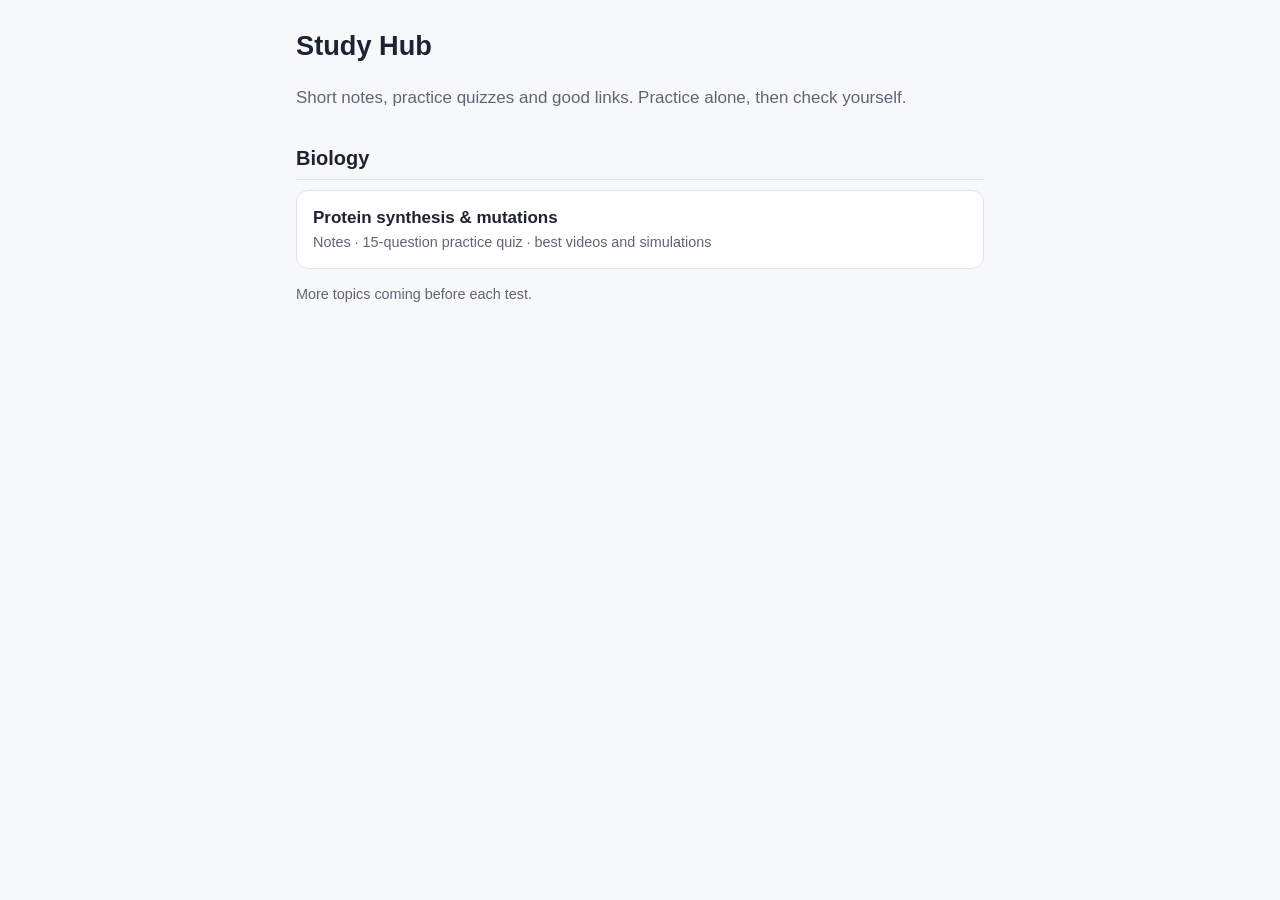
==== index.html @ 21ad4ba0 "Study Hub: biology protein synthesis & mutations practice Co-Authored-By: Claude Opus 5.5 <noreply@a" ====
<!doctype html>
<html lang="en">
<head>
<meta charset="utf-8">
<meta name="viewport" content="width=device-width, initial-scale=1">
<title>Study Hub</title>
<link rel="stylesheet" href="style.css">
</head>
<body>
<main>
  <h1>Study Hub</h1>
  <p class="lead">Short notes, practice quizzes and good links. Practice alone, then check yourself.</p>

  <h2>Biology</h2>
  <a class="card" href="bio-mutations.html">
    <strong>Protein synthesis &amp; mutations</strong>
    <span>Notes · 15-question practice quiz · best videos and simulations</span>
  </a>

  <p class="muted">More topics coming before each test.</p>
</main>
</body>
</html>
---- style.css ----
:root{--bg:#f7f8fa;--fg:#1d2330;--muted:#5d6675;--card:#fff;--line:#dfe3ea;--accent:#2f6fde;--ok:#1f8a4c;--okbg:#e6f5ec;--bad:#c23b3b;--badbg:#fbeaea}
@media (prefers-color-scheme:dark){:root{--bg:#14171d;--fg:#e8ebf0;--muted:#9aa3b2;--card:#1d222b;--line:#2f3642;--accent:#6aa0ff;--ok:#5fd08e;--okbg:#18382a;--bad:#ff8a8a;--badbg:#3d1d1f}}
*{box-sizing:border-box}
body{margin:0;background:var(--bg);color:var(--fg);font:17px/1.55 -apple-system,BlinkMacSystemFont,"Segoe UI",Roboto,sans-serif}
main{max-width:720px;margin:0 auto;padding:20px 16px 60px}
h1{font-size:1.7rem;margin:.2em 0}
h2{font-size:1.25rem;margin:1.6em 0 .5em;border-bottom:1px solid var(--line);padding-bottom:.25em}
h3{font-size:1.05rem;margin:1.2em 0 .3em}
a{color:var(--accent)}
.lead{color:var(--muted)}
.muted{color:var(--muted);font-size:.9rem}
.card{display:block;background:var(--card);border:1px solid var(--line);border-radius:12px;padding:14px 16px;margin:10px 0;text-decoration:none;color:var(--fg)}
.card span{display:block;color:var(--muted);font-size:.9rem}
.box{background:var(--card);border:1px solid var(--line);border-radius:12px;padding:12px 16px;margin:10px 0}
table{border-collapse:collapse;width:100%;font-size:.92rem}
th,td{border:1px solid var(--line);padding:6px 8px;text-align:left;vertical-align:top}
th{background:var(--bg)}
code,.mono{font-family:ui-monospace,Menlo,monospace;font-size:.95em}
.q{background:var(--card);border:1px solid var(--line);border-radius:12px;padding:12px 16px;margin:14px 0}
.q p{margin:.2em 0 .6em}
.q button{display:block;width:100%;text-align:left;margin:6px 0;padding:10px 12px;border:1px solid var(--line);border-radius:8px;background:var(--bg);color:var(--fg);font:inherit;cursor:pointer}
.q button.right{border-color:var(--ok);background:var(--okbg)}
.q button.wrong{border-color:var(--bad);background:var(--badbg)}
.why{display:none;margin-top:8px;font-size:.93rem;color:var(--muted)}
.q.done .why{display:block}
#score{position:sticky;bottom:0;background:var(--card);border:1px solid var(--line);border-radius:12px;padding:10px 14px;margin-top:20px;font-weight:600}
details{background:var(--card);border:1px solid var(--line);border-radius:12px;padding:10px 14px;margin:10px 0}
summary{cursor:pointer;font-weight:600}
ul{padding-left:1.2em}
li{margin:.25em 0}
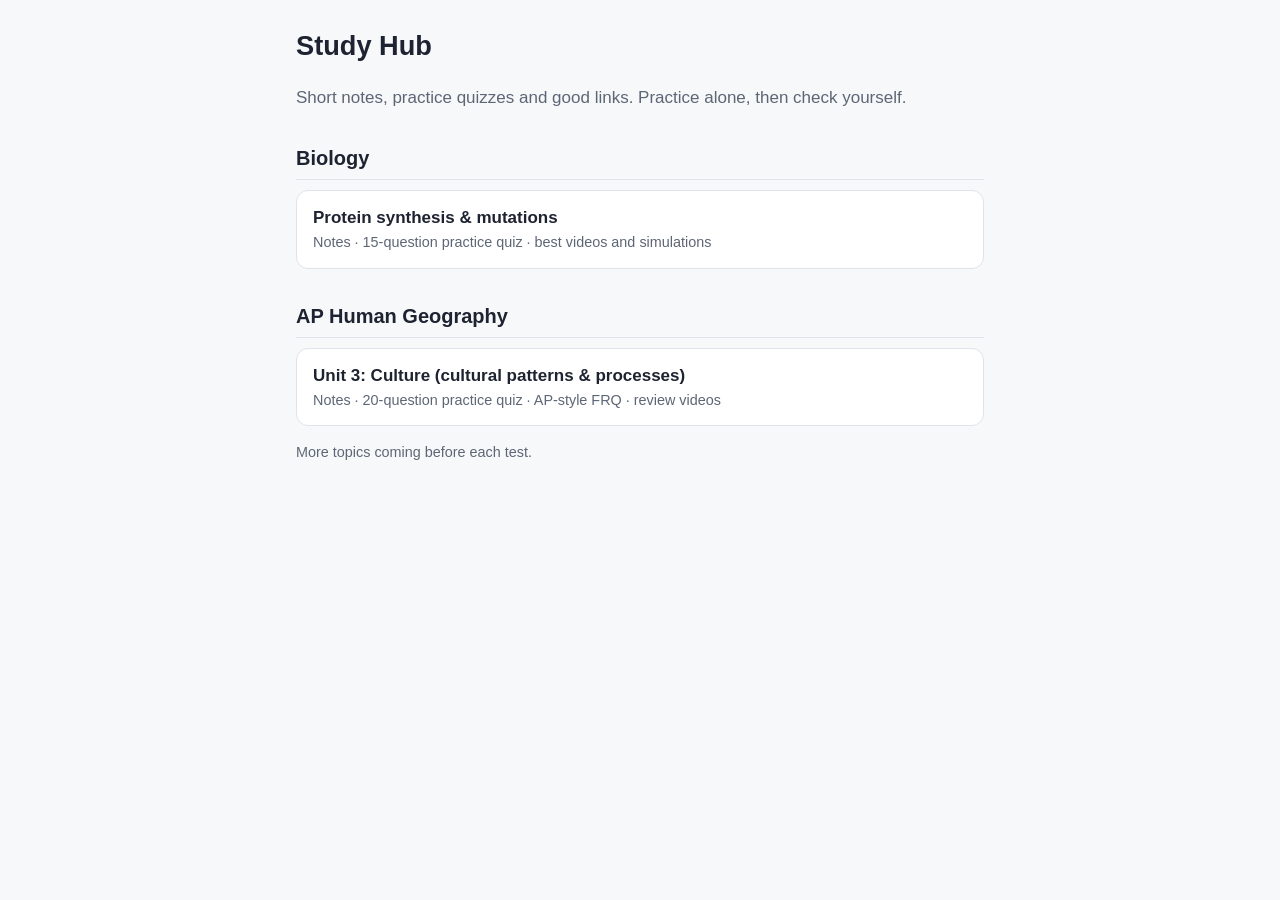
==== commit 4e51a51d: "Add APHG Unit 3 culture page Co-Authored-By: Claude Opus 5.5 <noreply@anthropic.com>" ====
--- a/index.html
+++ b/index.html
@@ -17,6 +17,12 @@
     <span>Notes · 15-question practice quiz · best videos and simulations</span>
   </a>
 
+  <h2>AP Human Geography</h2>
+  <a class="card" href="aphg-unit3.html">
+    <strong>Unit 3: Culture (cultural patterns &amp; processes)</strong>
+    <span>Notes · 20-question practice quiz · AP-style FRQ · review videos</span>
+  </a>
+
   <p class="muted">More topics coming before each test.</p>
 </main>
 </body>
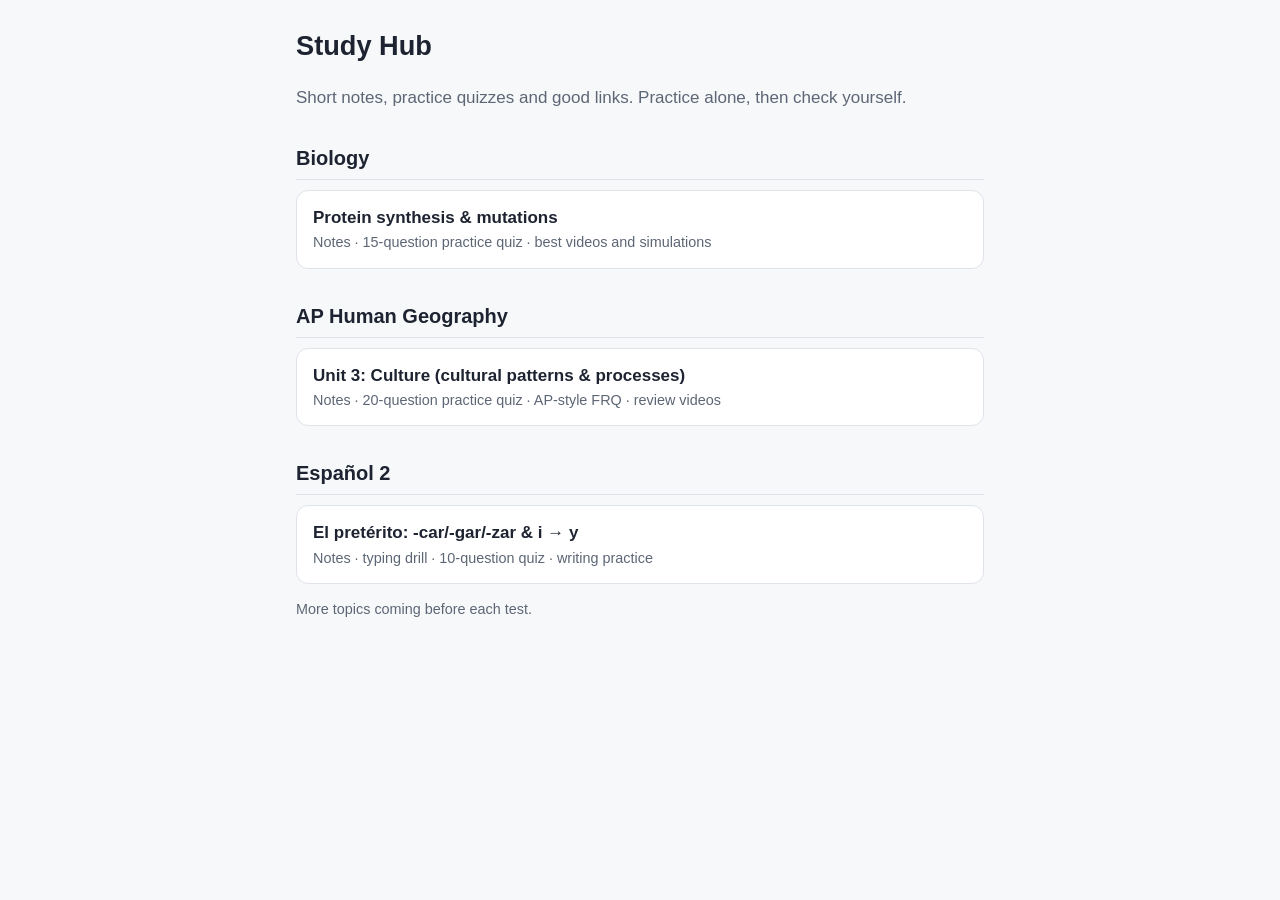
==== commit 90336211: "Add Spanish preterite page (car/gar/zar, i to y) Co-Authored-By: Claude Opus 5.5 <noreply@anthropic." ====
--- a/index.html
+++ b/index.html
@@ -23,6 +23,12 @@
     <span>Notes · 20-question practice quiz · AP-style FRQ · review videos</span>
   </a>
 
+  <h2>Español 2</h2>
+  <a class="card" href="spanish-preterite.html">
+    <strong>El pretérito: -car/-gar/-zar &amp; i → y</strong>
+    <span>Notes · typing drill · 10-question quiz · writing practice</span>
+  </a>
+
   <p class="muted">More topics coming before each test.</p>
 </main>
 </body>
